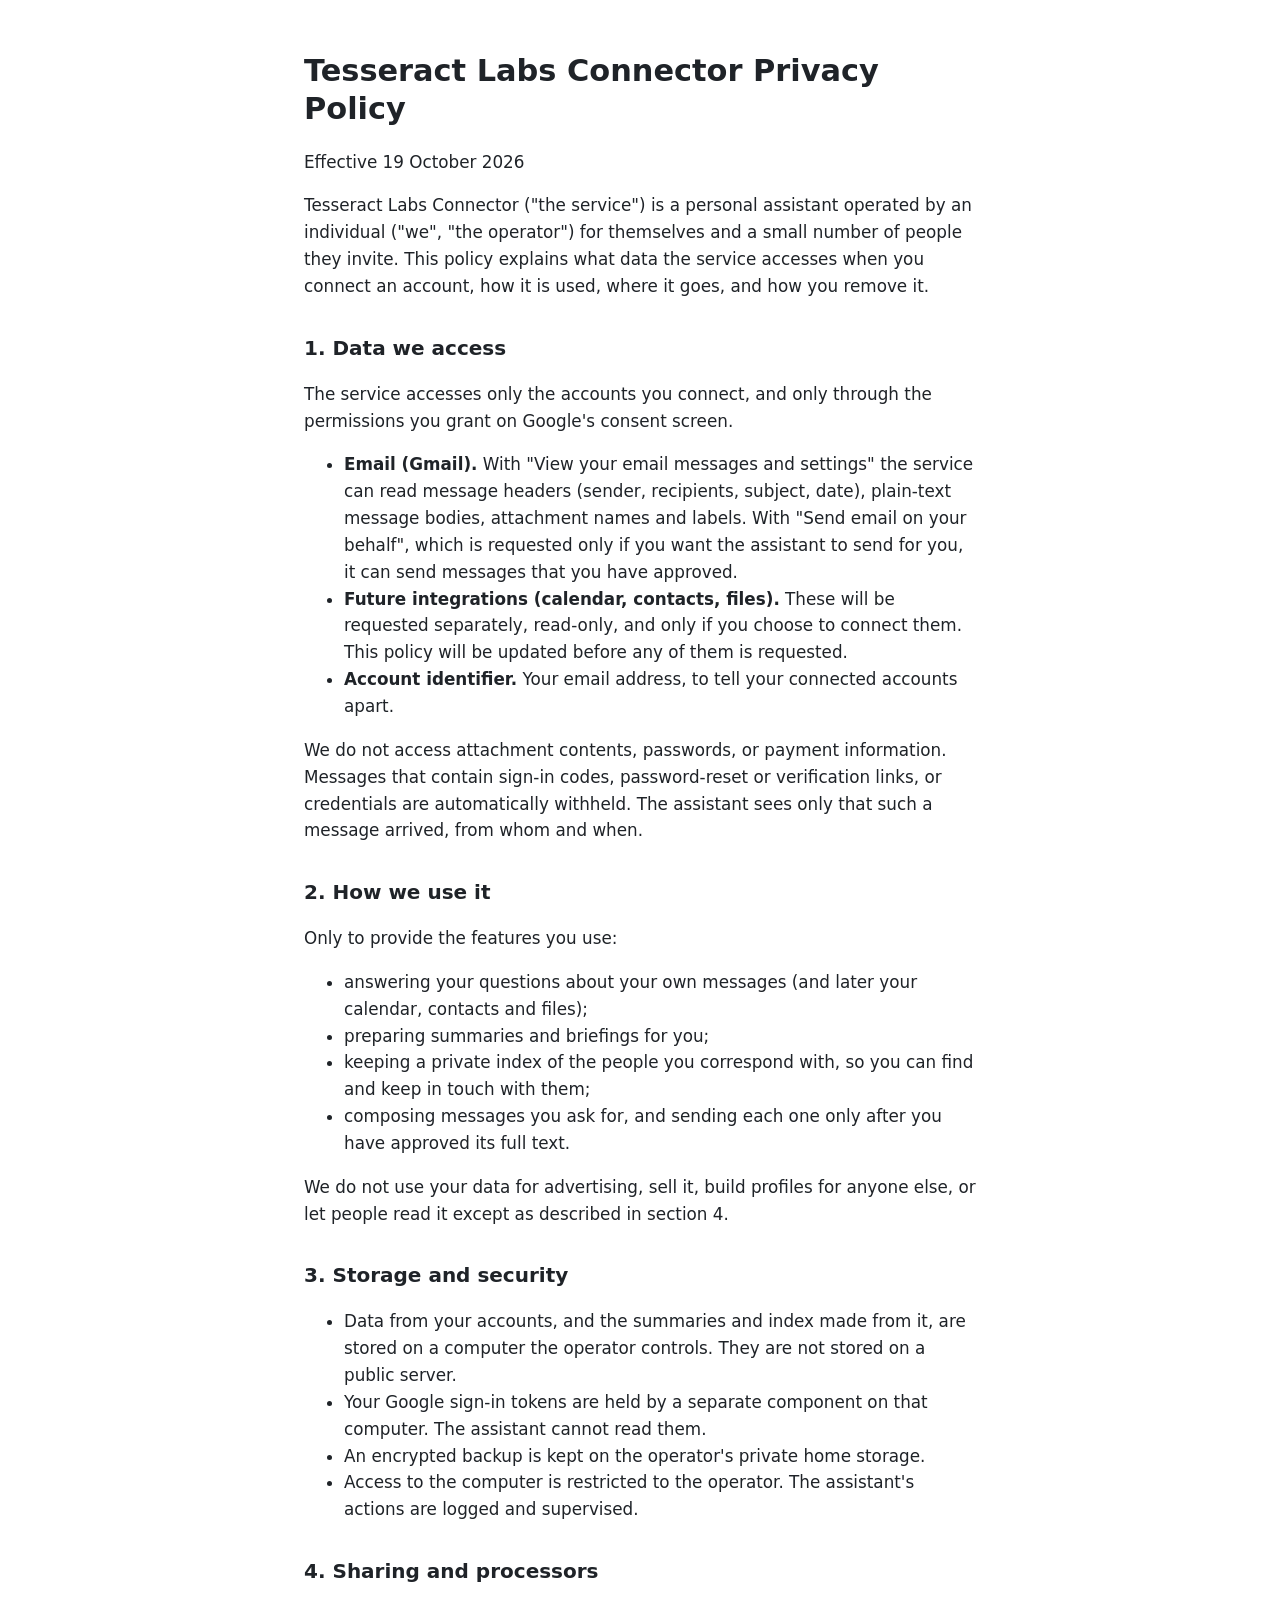
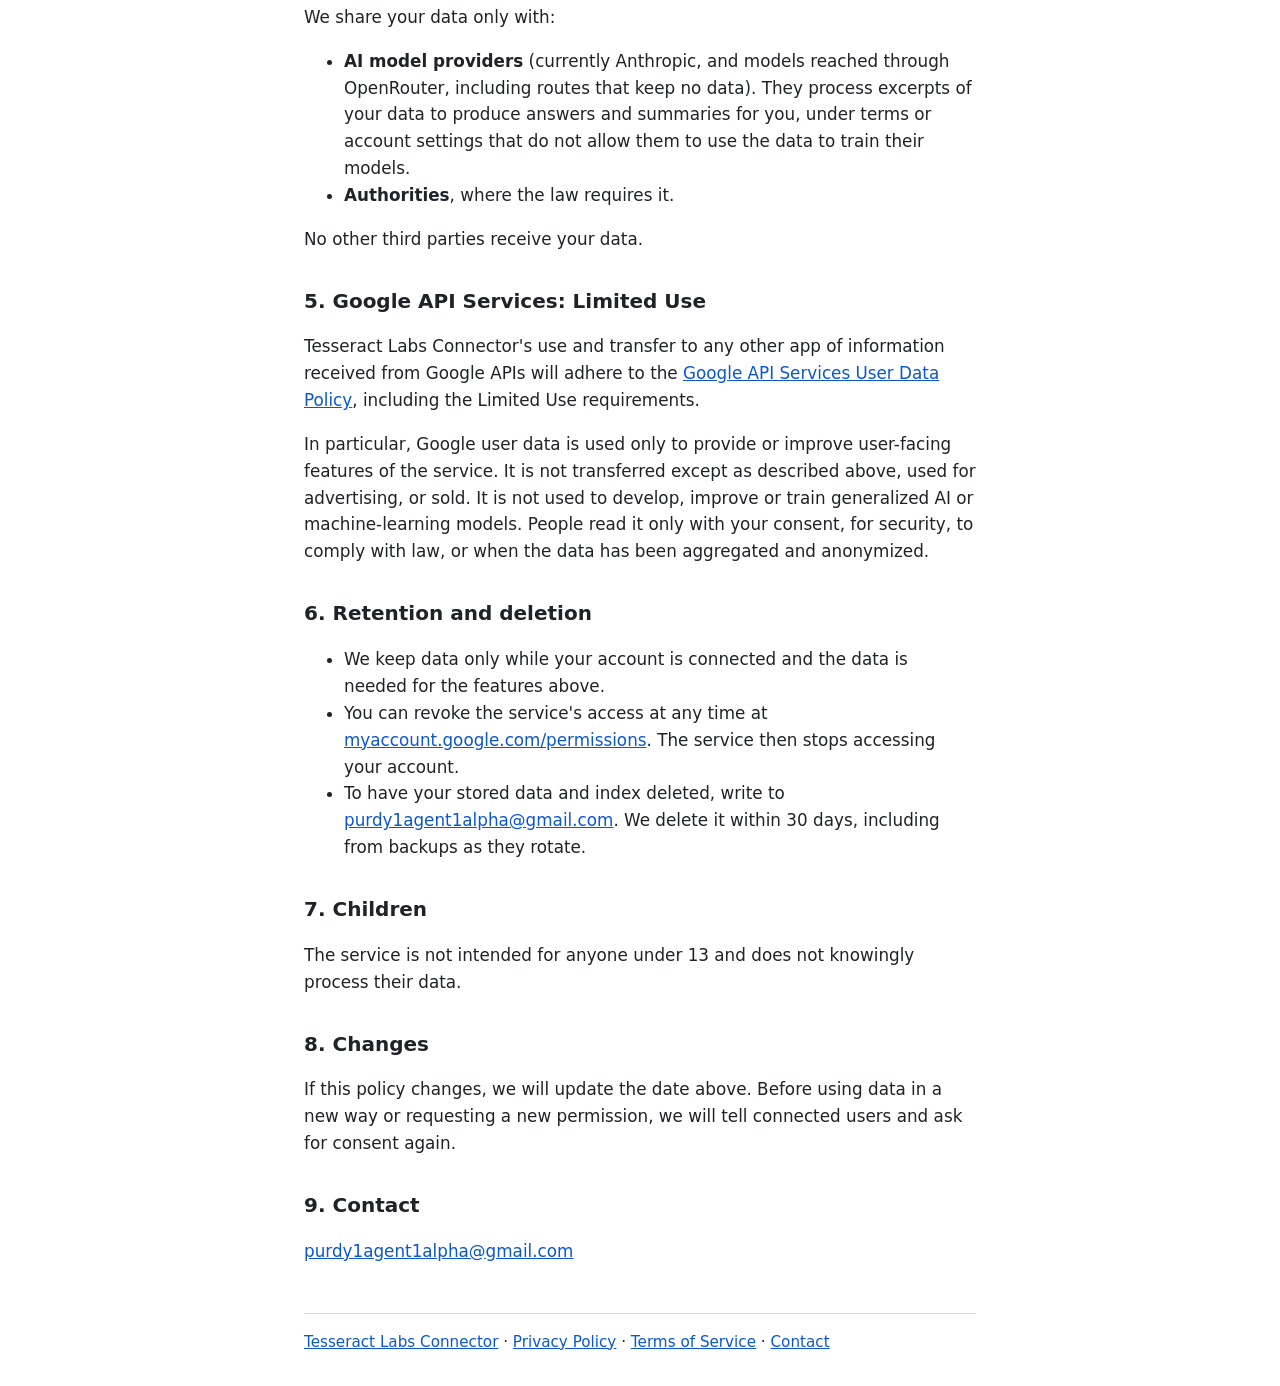
==== privacy.html @ a89986ef "Tesseract Labs Connector: homepage, privacy policy and terms" ====
<!doctype html>
<html lang="en">
<head>
<meta charset="utf-8">
<meta name="viewport" content="width=device-width, initial-scale=1">
<title>Privacy Policy · Tesseract Labs Connector</title>
<link rel="stylesheet" href="/style.css">
</head>
<body>
<main>
<h1>Tesseract Labs Connector Privacy Policy</h1>

<p>Effective 19 October 2026</p>

<p>Tesseract Labs Connector ("the service") is a personal assistant operated by an individual
("we", "the operator") for themselves and a small number of people they invite. This policy
explains what data the service accesses when you connect an account, how it is used, where it
goes, and how you remove it.</p>

<h2>1. Data we access</h2>

<p>The service accesses only the accounts you connect, and only through the permissions you
grant on Google's consent screen.</p>
<ul>
<li><strong>Email (Gmail).</strong> With "View your email messages and settings" the service can
read message headers (sender, recipients, subject, date), plain-text message bodies, attachment
names and labels. With "Send email on your behalf", which is requested only if you want the
assistant to send for you, it can send messages that you have approved.</li>
<li><strong>Future integrations (calendar, contacts, files).</strong> These will be requested
separately, read-only, and only if you choose to connect them. This policy will be updated before
any of them is requested.</li>
<li><strong>Account identifier.</strong> Your email address, to tell your connected accounts
apart.</li>
</ul>

<p>We do not access attachment contents, passwords, or payment information. Messages that contain
sign-in codes, password-reset or verification links, or credentials are automatically withheld.
The assistant sees only that such a message arrived, from whom and when.</p>

<h2>2. How we use it</h2>

<p>Only to provide the features you use:</p>
<ul>
<li>answering your questions about your own messages (and later your calendar, contacts and
files);</li>
<li>preparing summaries and briefings for you;</li>
<li>keeping a private index of the people you correspond with, so you can find and keep in touch
with them;</li>
<li>composing messages you ask for, and sending each one only after you have approved its full
text.</li>
</ul>

<p>We do not use your data for advertising, sell it, build profiles for anyone else, or let
people read it except as described in section 4.</p>

<h2>3. Storage and security</h2>
<ul>
<li>Data from your accounts, and the summaries and index made from it, are stored on a computer
the operator controls. They are not stored on a public server.</li>
<li>Your Google sign-in tokens are held by a separate component on that computer. The assistant
cannot read them.</li>
<li>An encrypted backup is kept on the operator's private home storage.</li>
<li>Access to the computer is restricted to the operator. The assistant's actions are logged and
supervised.</li>
</ul>

<h2>4. Sharing and processors</h2>

<p>We share your data only with:</p>
<ul>
<li><strong>AI model providers</strong> (currently Anthropic, and models reached through
OpenRouter, including routes that keep no data). They process excerpts of your data to produce
answers and summaries for you, under terms or account settings that do not allow them to use the
data to train their models.</li>
<li><strong>Authorities</strong>, where the law requires it.</li>
</ul>

<p>No other third parties receive your data.</p>

<h2>5. Google API Services: Limited Use</h2>

<p>Tesseract Labs Connector's use and transfer to any other app of information received from
Google APIs will adhere to the
<a href="https://developers.google.com/terms/api-services-user-data-policy">Google API Services User Data Policy</a>,
including the Limited Use requirements.</p>

<p>In particular, Google user data is used only to provide or improve user-facing features of the
service. It is not transferred except as described above, used for advertising, or sold. It is not
used to develop, improve or train generalized AI or machine-learning models. People read it only
with your consent, for security, to comply with law, or when the data has been aggregated and
anonymized.</p>

<h2>6. Retention and deletion</h2>
<ul>
<li>We keep data only while your account is connected and the data is needed for the features
above.</li>
<li>You can revoke the service's access at any time at
<a href="https://myaccount.google.com/permissions">myaccount.google.com/permissions</a>. The
service then stops accessing your account.</li>
<li>To have your stored data and index deleted, write to
<a href="mailto:purdy1agent1alpha@gmail.com">purdy1agent1alpha@gmail.com</a>. We delete it within
30 days, including from backups as they rotate.</li>
</ul>

<h2>7. Children</h2>

<p>The service is not intended for anyone under 13 and does not knowingly process their data.</p>

<h2>8. Changes</h2>

<p>If this policy changes, we will update the date above. Before using data in a new way or
requesting a new permission, we will tell connected users and ask for consent again.</p>

<h2>9. Contact</h2>

<p><a href="mailto:purdy1agent1alpha@gmail.com">purdy1agent1alpha@gmail.com</a></p>
</main>
<footer>
<a href="/">Tesseract Labs Connector</a> · <a href="/privacy">Privacy Policy</a> ·
<a href="/terms">Terms of Service</a> · <a href="mailto:purdy1agent1alpha@gmail.com">Contact</a>
</footer>
</body>
</html>
---- style.css ----
body {
  max-width: 42rem;
  margin: 0 auto;
  padding: 2rem 1.25rem;
  font: 1.05rem/1.6 system-ui, -apple-system, "Segoe UI", sans-serif;
  color: #1f2328;
  background: #fff;
}
h1 { font-size: 1.9rem; line-height: 1.25; }
h2 { font-size: 1.25rem; margin-top: 2rem; }
a { color: #0b57d0; }
footer {
  margin-top: 3rem;
  padding-top: 1rem;
  border-top: 1px solid #d0d7de;
  font-size: 0.95rem;
}
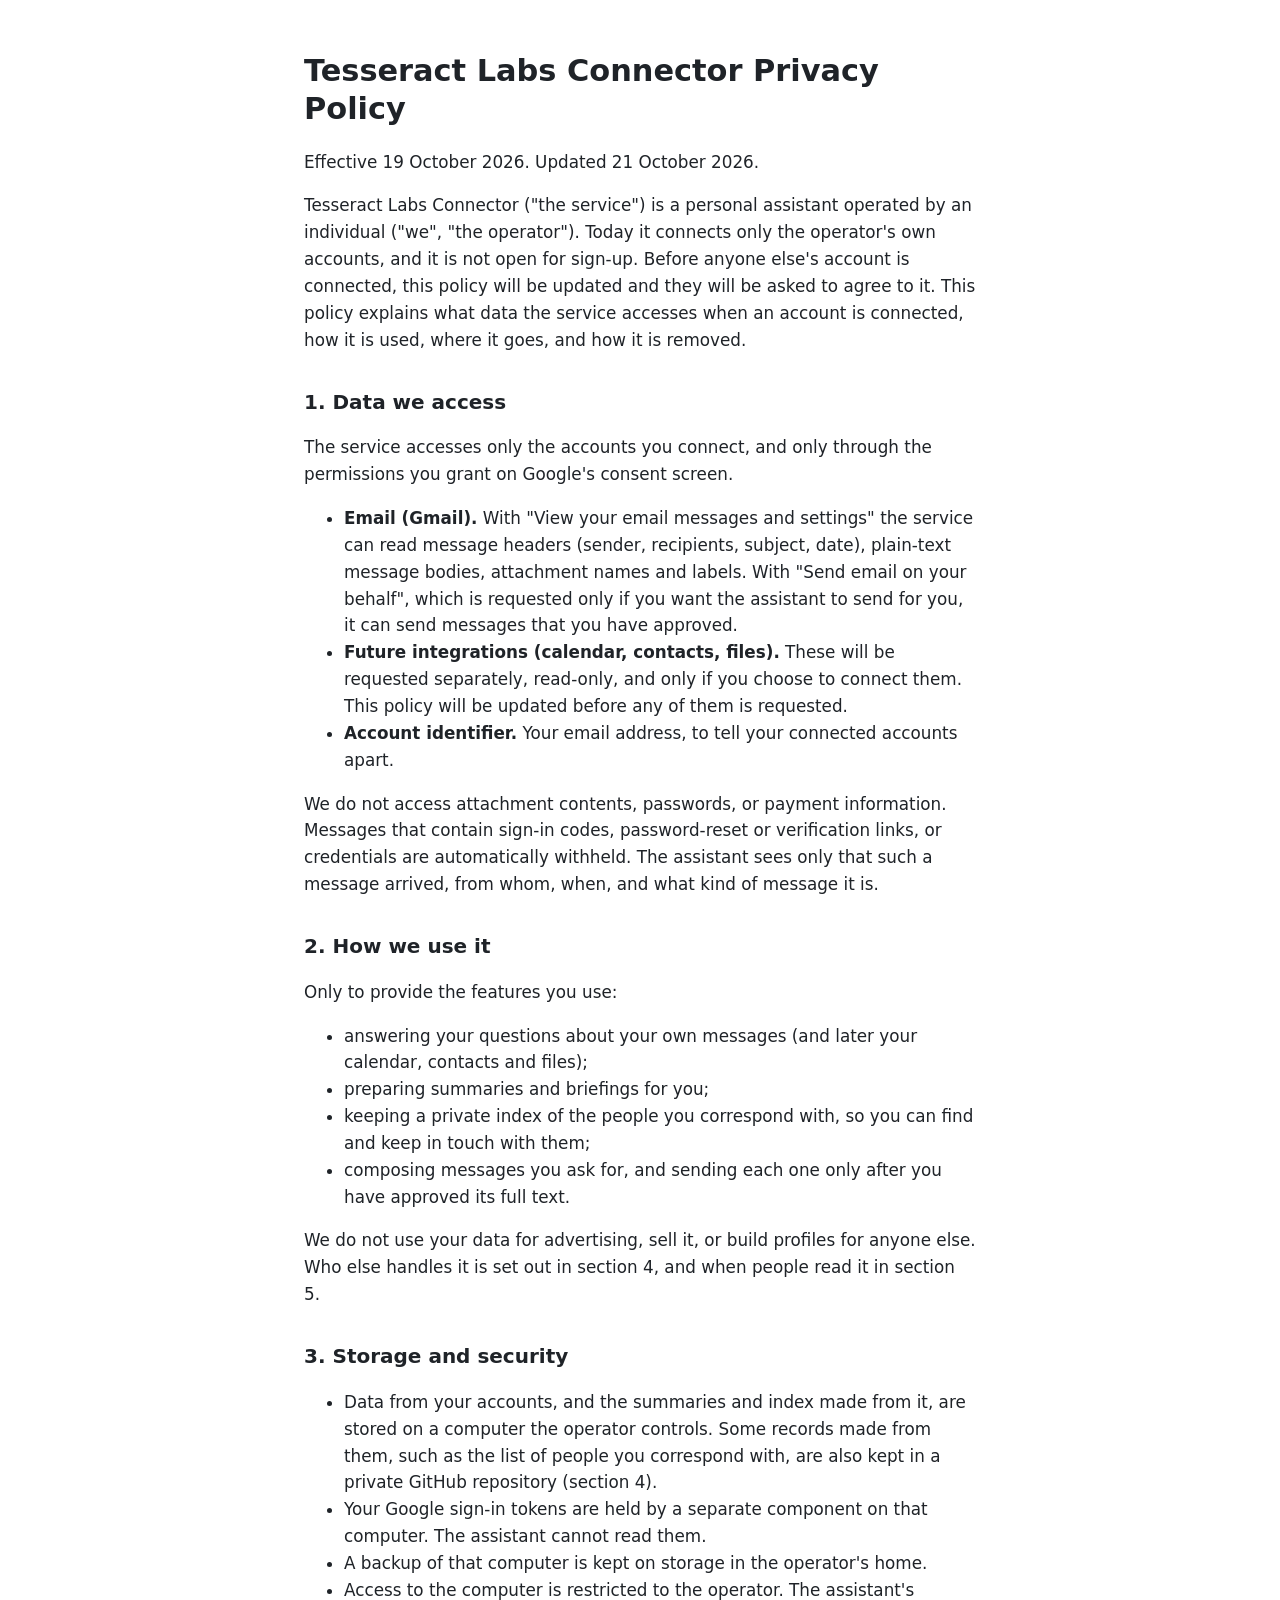
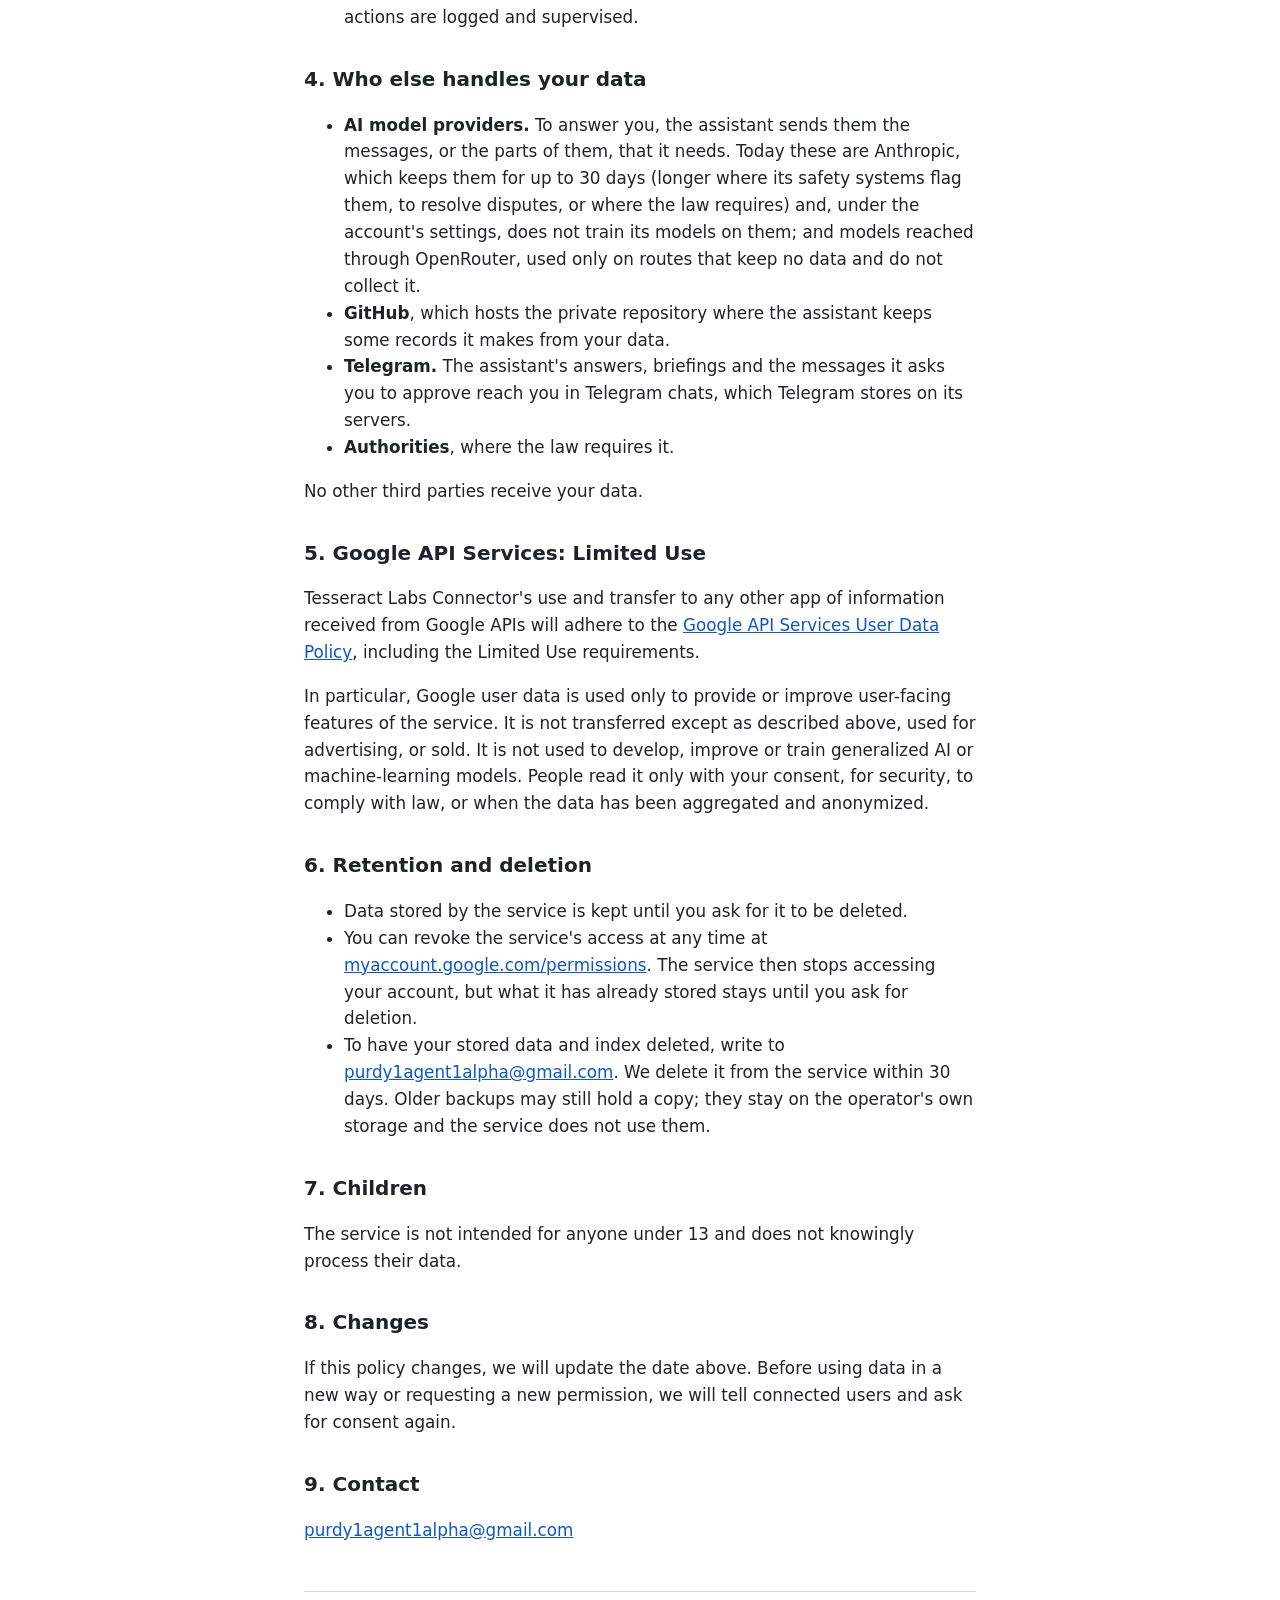
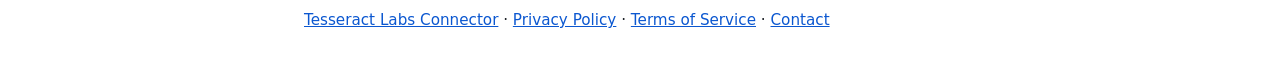
==== commit 49d44688: "T-163: correct the privacy policy, terms and homepage where the quality pass found them untrue The o" ====
--- a/privacy.html
+++ b/privacy.html
@@ -10,12 +10,13 @@
 <main>
 <h1>Tesseract Labs Connector Privacy Policy</h1>
 
-<p>Effective 19 October 2026</p>
+<p>Effective 19 October 2026. Updated 21 October 2026.</p>
 
 <p>Tesseract Labs Connector ("the service") is a personal assistant operated by an individual
-("we", "the operator") for themselves and a small number of people they invite. This policy
-explains what data the service accesses when you connect an account, how it is used, where it
-goes, and how you remove it.</p>
+("we", "the operator"). Today it connects only the operator's own accounts, and it is not open
+for sign-up. Before anyone else's account is connected, this policy will be updated and they will
+be asked to agree to it. This policy explains what data the service accesses when an account is connected, how
+it is used, where it goes, and how it is removed.</p>
 
 <h2>1. Data we access</h2>
 
@@ -35,7 +36,8 @@
 
 <p>We do not access attachment contents, passwords, or payment information. Messages that contain
 sign-in codes, password-reset or verification links, or credentials are automatically withheld.
-The assistant sees only that such a message arrived, from whom and when.</p>
+The assistant sees only that such a message arrived, from whom, when, and what kind of message it
+is.</p>
 
 <h2>2. How we use it</h2>
 
@@ -50,28 +52,32 @@
 text.</li>
 </ul>
 
-<p>We do not use your data for advertising, sell it, build profiles for anyone else, or let
-people read it except as described in section 4.</p>
+<p>We do not use your data for advertising, sell it, or build profiles for anyone else. Who else
+handles it is set out in section 4, and when people read it in section 5.</p>
 
 <h2>3. Storage and security</h2>
 <ul>
 <li>Data from your accounts, and the summaries and index made from it, are stored on a computer
-the operator controls. They are not stored on a public server.</li>
+the operator controls. Some records made from them, such as the list of people you correspond
+with, are also kept in a private GitHub repository (section 4).</li>
 <li>Your Google sign-in tokens are held by a separate component on that computer. The assistant
 cannot read them.</li>
-<li>An encrypted backup is kept on the operator's private home storage.</li>
+<li>A backup of that computer is kept on storage in the operator's home.</li>
 <li>Access to the computer is restricted to the operator. The assistant's actions are logged and
 supervised.</li>
 </ul>
 
-<h2>4. Sharing and processors</h2>
-
-<p>We share your data only with:</p>
+<h2>4. Who else handles your data</h2>
 <ul>
-<li><strong>AI model providers</strong> (currently Anthropic, and models reached through
-OpenRouter, including routes that keep no data). They process excerpts of your data to produce
-answers and summaries for you, under terms or account settings that do not allow them to use the
-data to train their models.</li>
+<li><strong>AI model providers.</strong> To answer you, the assistant sends them the messages, or
+the parts of them, that it needs. Today these are Anthropic, which keeps them for up to 30 days
+(longer where its safety systems flag them, to resolve disputes, or where the law requires) and,
+under the account's settings, does not train its models on them; and models reached through
+OpenRouter, used only on routes that keep no data and do not collect it.</li>
+<li><strong>GitHub</strong>, which hosts the private repository where the assistant keeps some
+records it makes from your data.</li>
+<li><strong>Telegram.</strong> The assistant's answers, briefings and the messages it asks you to
+approve reach you in Telegram chats, which Telegram stores on its servers.</li>
 <li><strong>Authorities</strong>, where the law requires it.</li>
 </ul>
 
@@ -92,14 +98,15 @@
 
 <h2>6. Retention and deletion</h2>
 <ul>
-<li>We keep data only while your account is connected and the data is needed for the features
-above.</li>
+<li>Data stored by the service is kept until you ask for it to be deleted.</li>
 <li>You can revoke the service's access at any time at
 <a href="https://myaccount.google.com/permissions">myaccount.google.com/permissions</a>. The
-service then stops accessing your account.</li>
+service then stops accessing your account, but what it has already stored stays until you ask for
+deletion.</li>
 <li>To have your stored data and index deleted, write to
-<a href="mailto:purdy1agent1alpha@gmail.com">purdy1agent1alpha@gmail.com</a>. We delete it within
-30 days, including from backups as they rotate.</li>
+<a href="mailto:purdy1agent1alpha@gmail.com">purdy1agent1alpha@gmail.com</a>. We delete it from the
+service within 30 days. Older backups may still hold a copy; they stay on the operator's own
+storage and the service does not use them.</li>
 </ul>
 
 <h2>7. Children</h2>
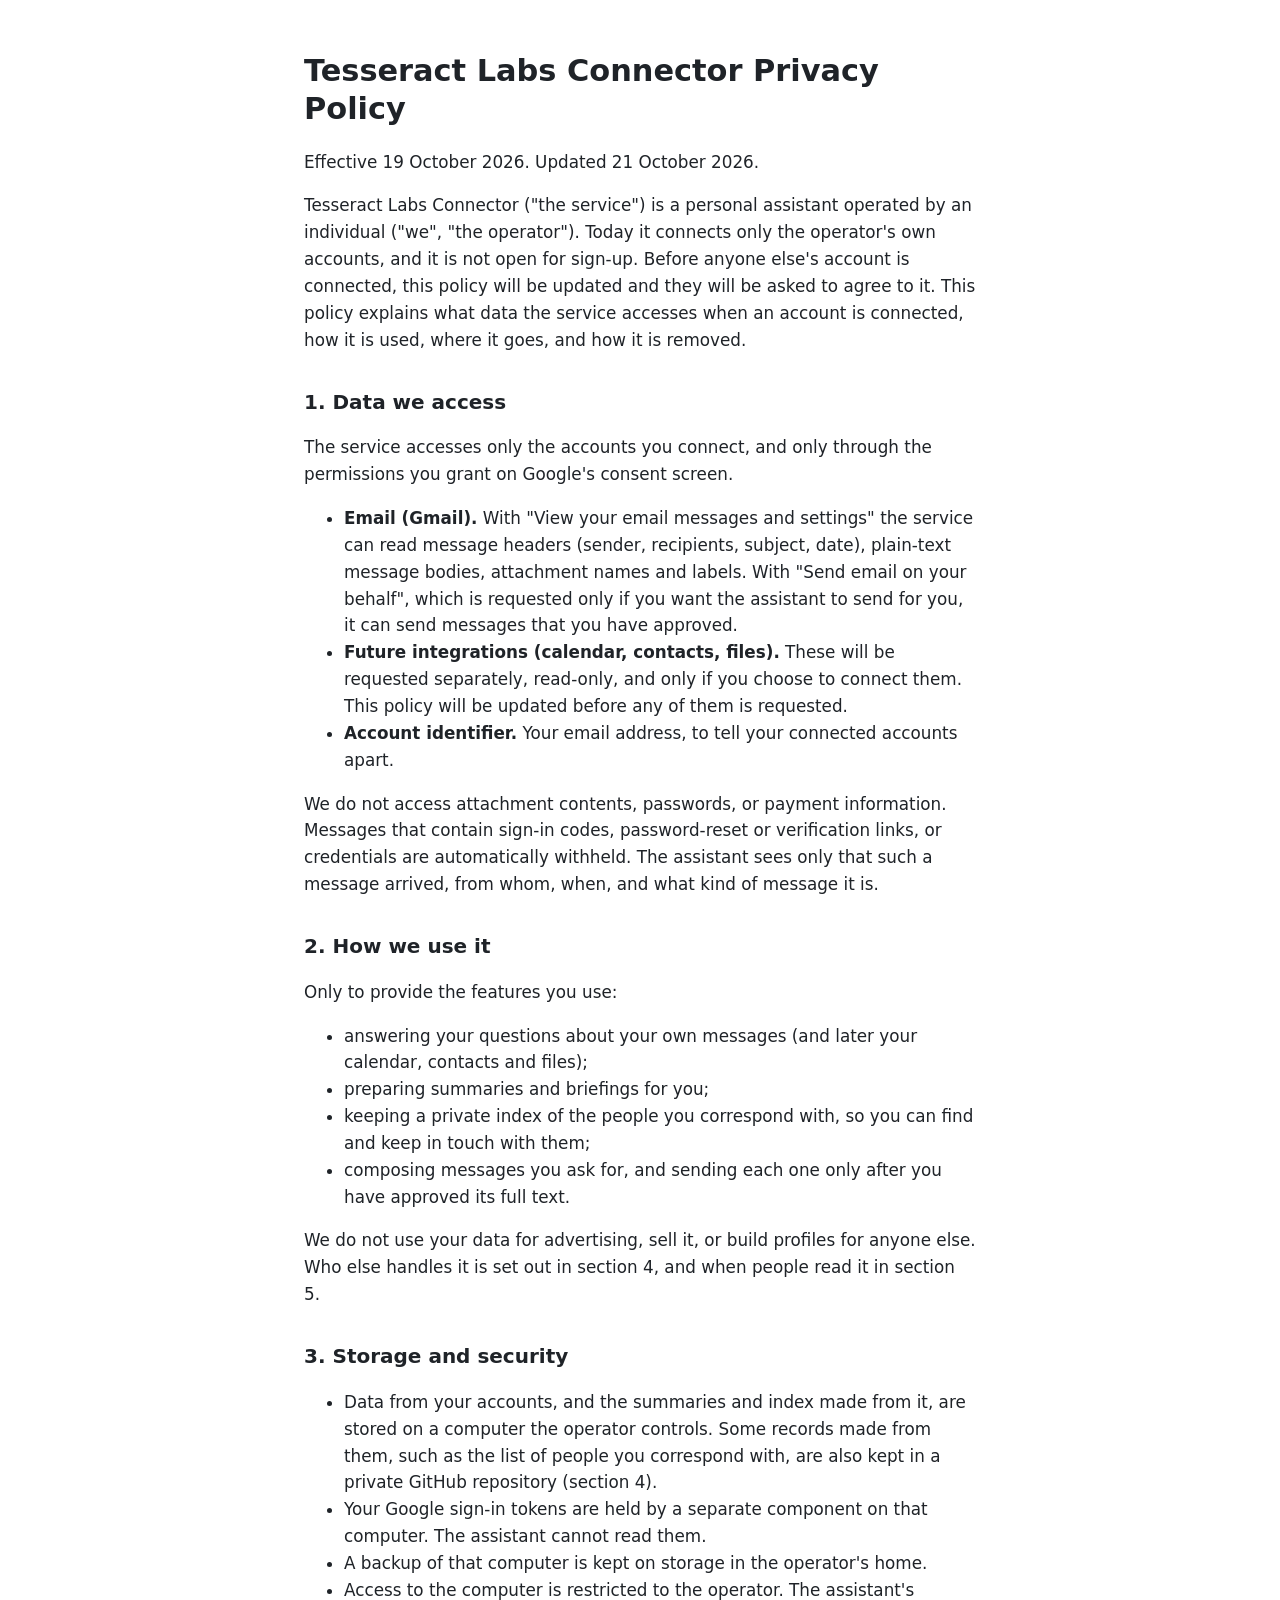
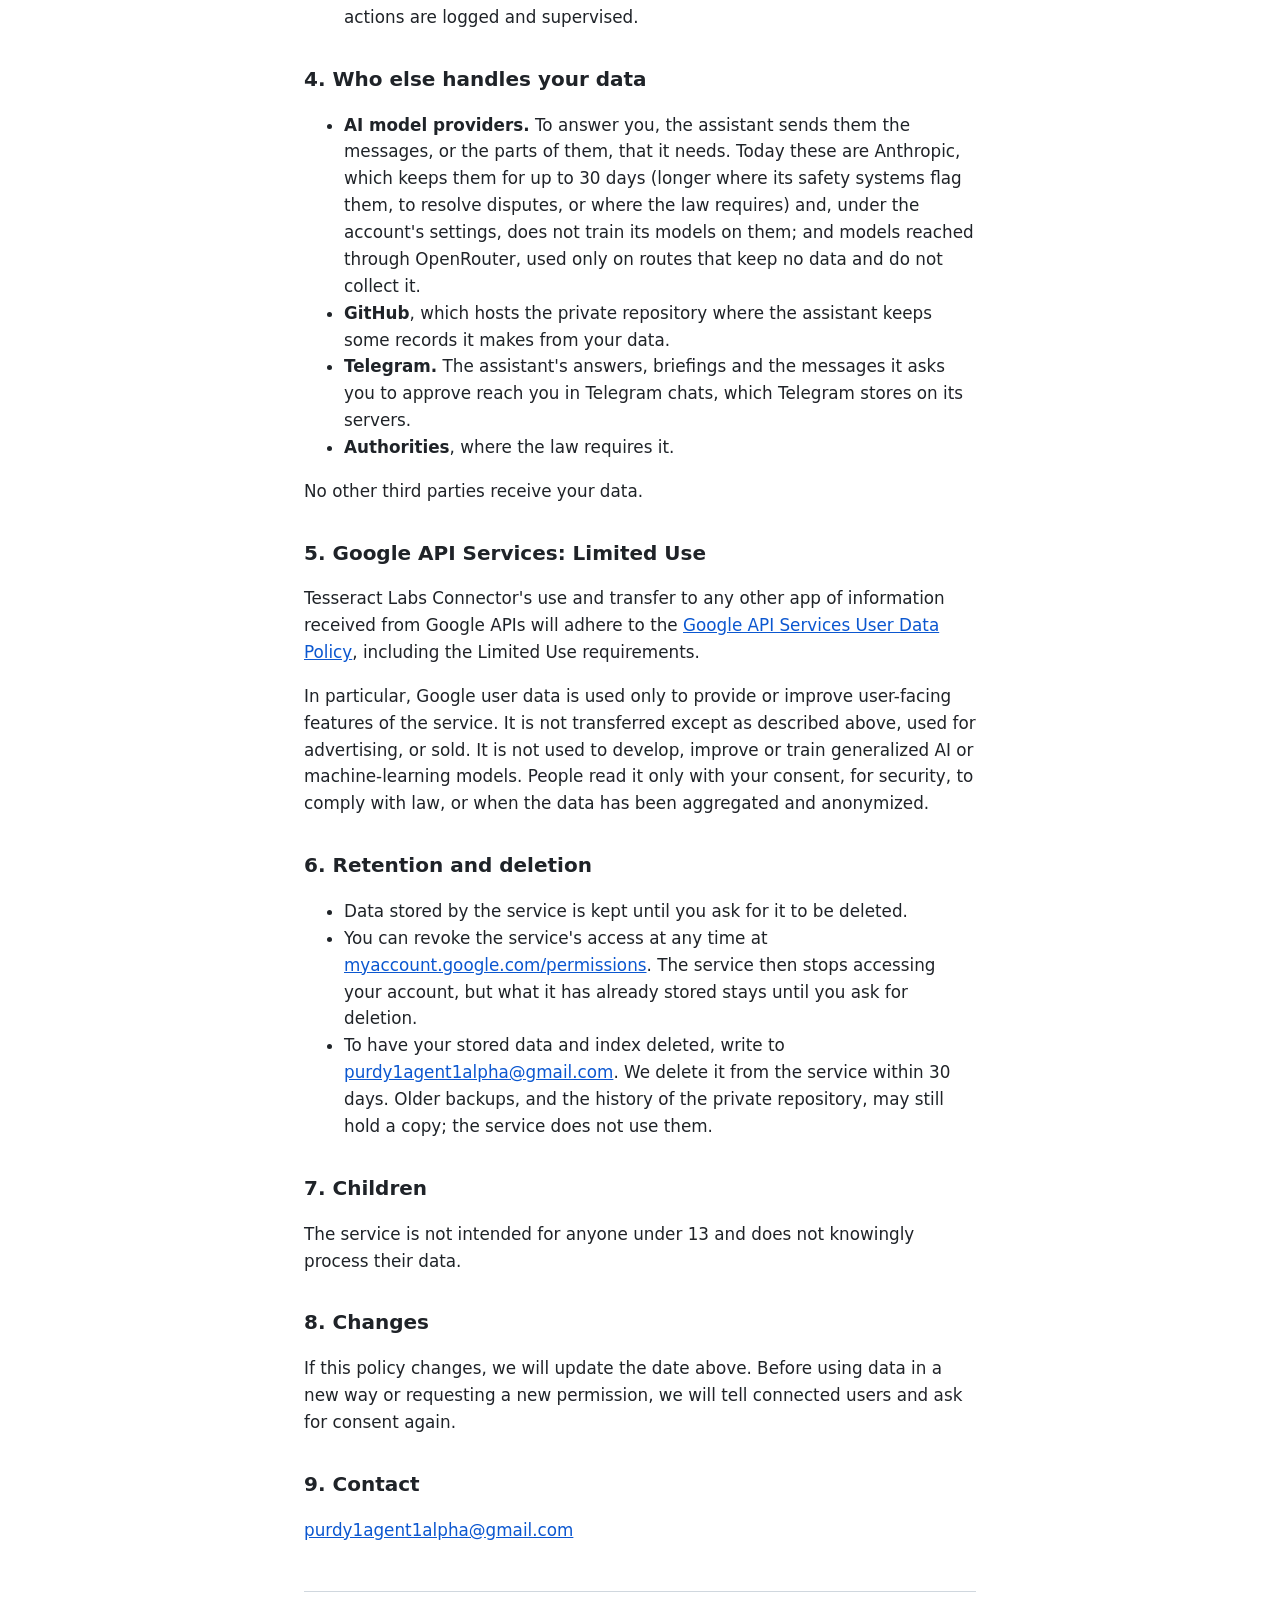
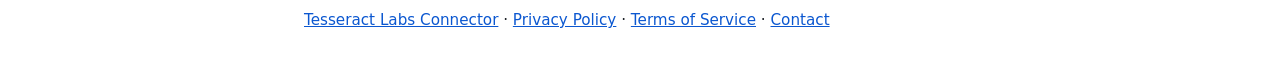
==== commit c7c49b50: "T-163: after the pass: clearer pronoun on the homepage; deletion excepts the repository history and " ====
--- a/privacy.html
+++ b/privacy.html
@@ -105,8 +105,8 @@
 deletion.</li>
 <li>To have your stored data and index deleted, write to
 <a href="mailto:purdy1agent1alpha@gmail.com">purdy1agent1alpha@gmail.com</a>. We delete it from the
-service within 30 days. Older backups may still hold a copy; they stay on the operator's own
-storage and the service does not use them.</li>
+service within 30 days. Older backups, and the history of the private repository, may still hold
+a copy; the service does not use them.</li>
 </ul>
 
 <h2>7. Children</h2>
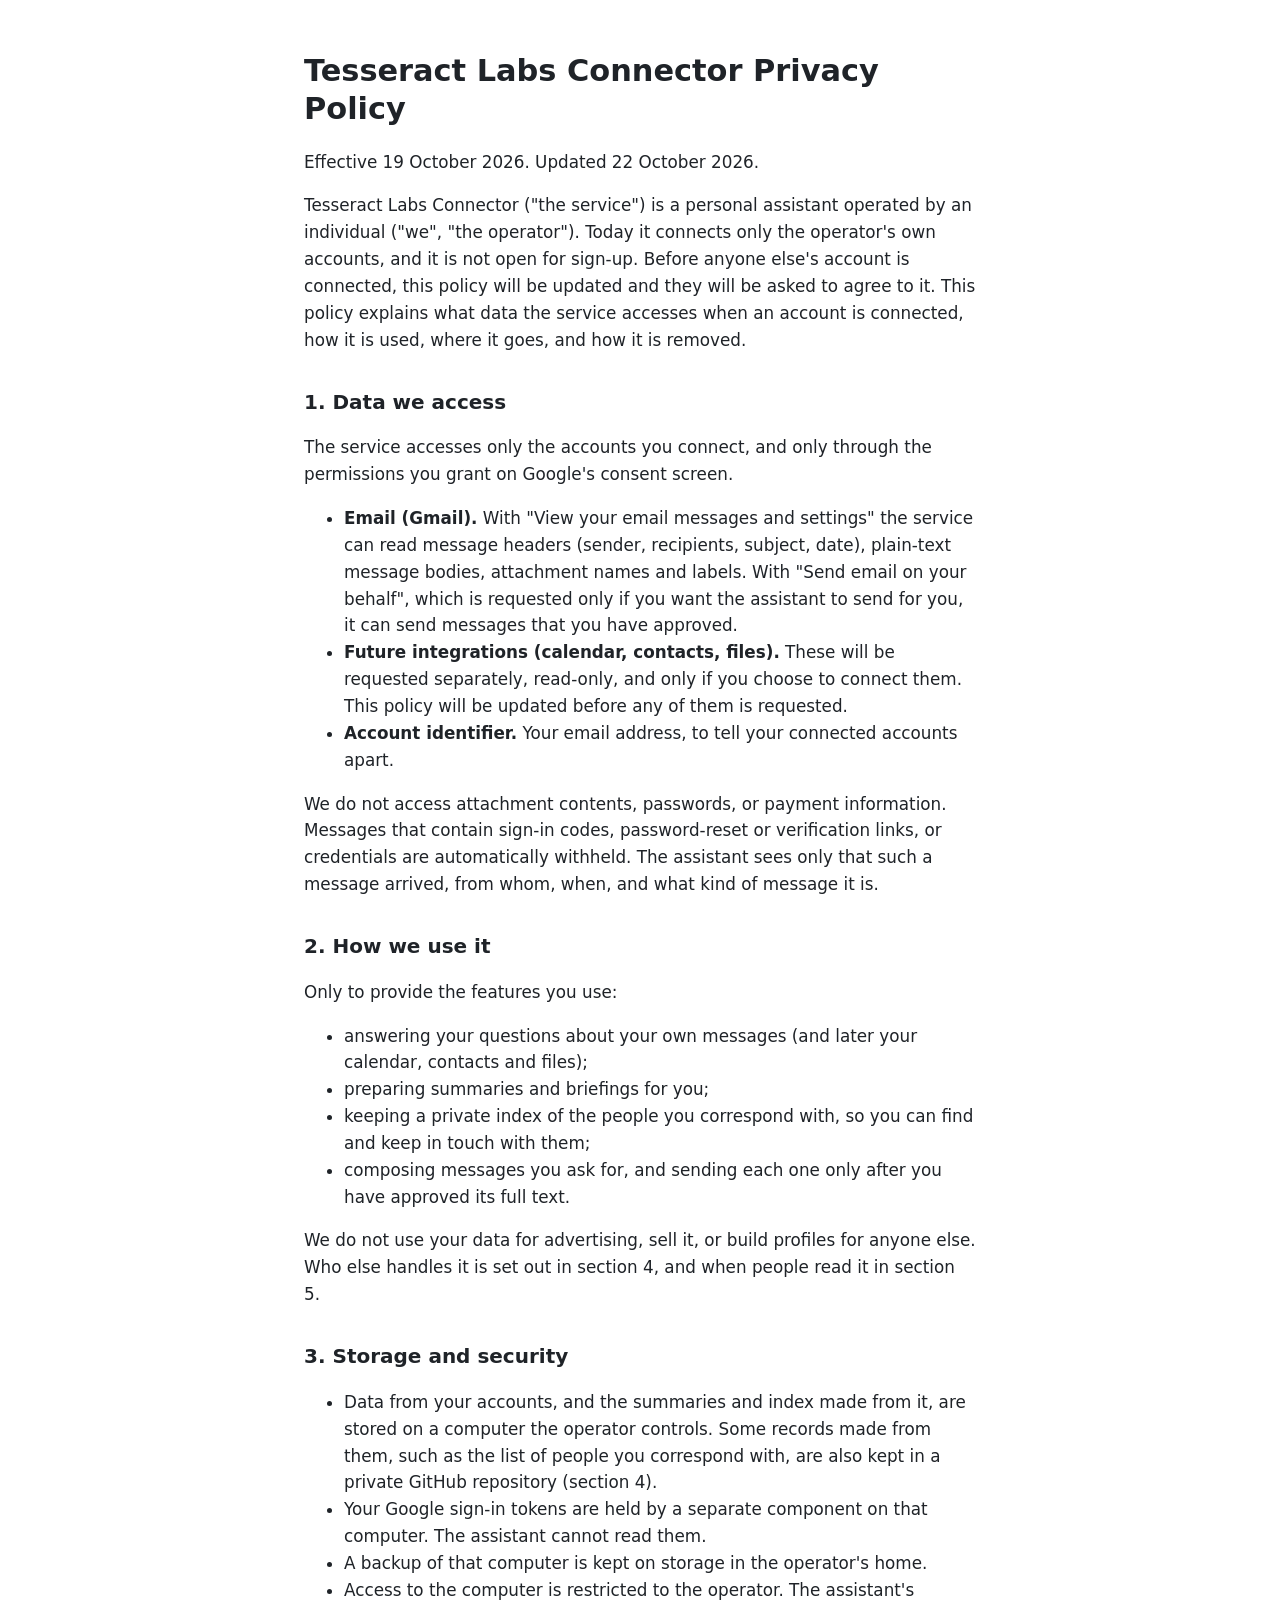
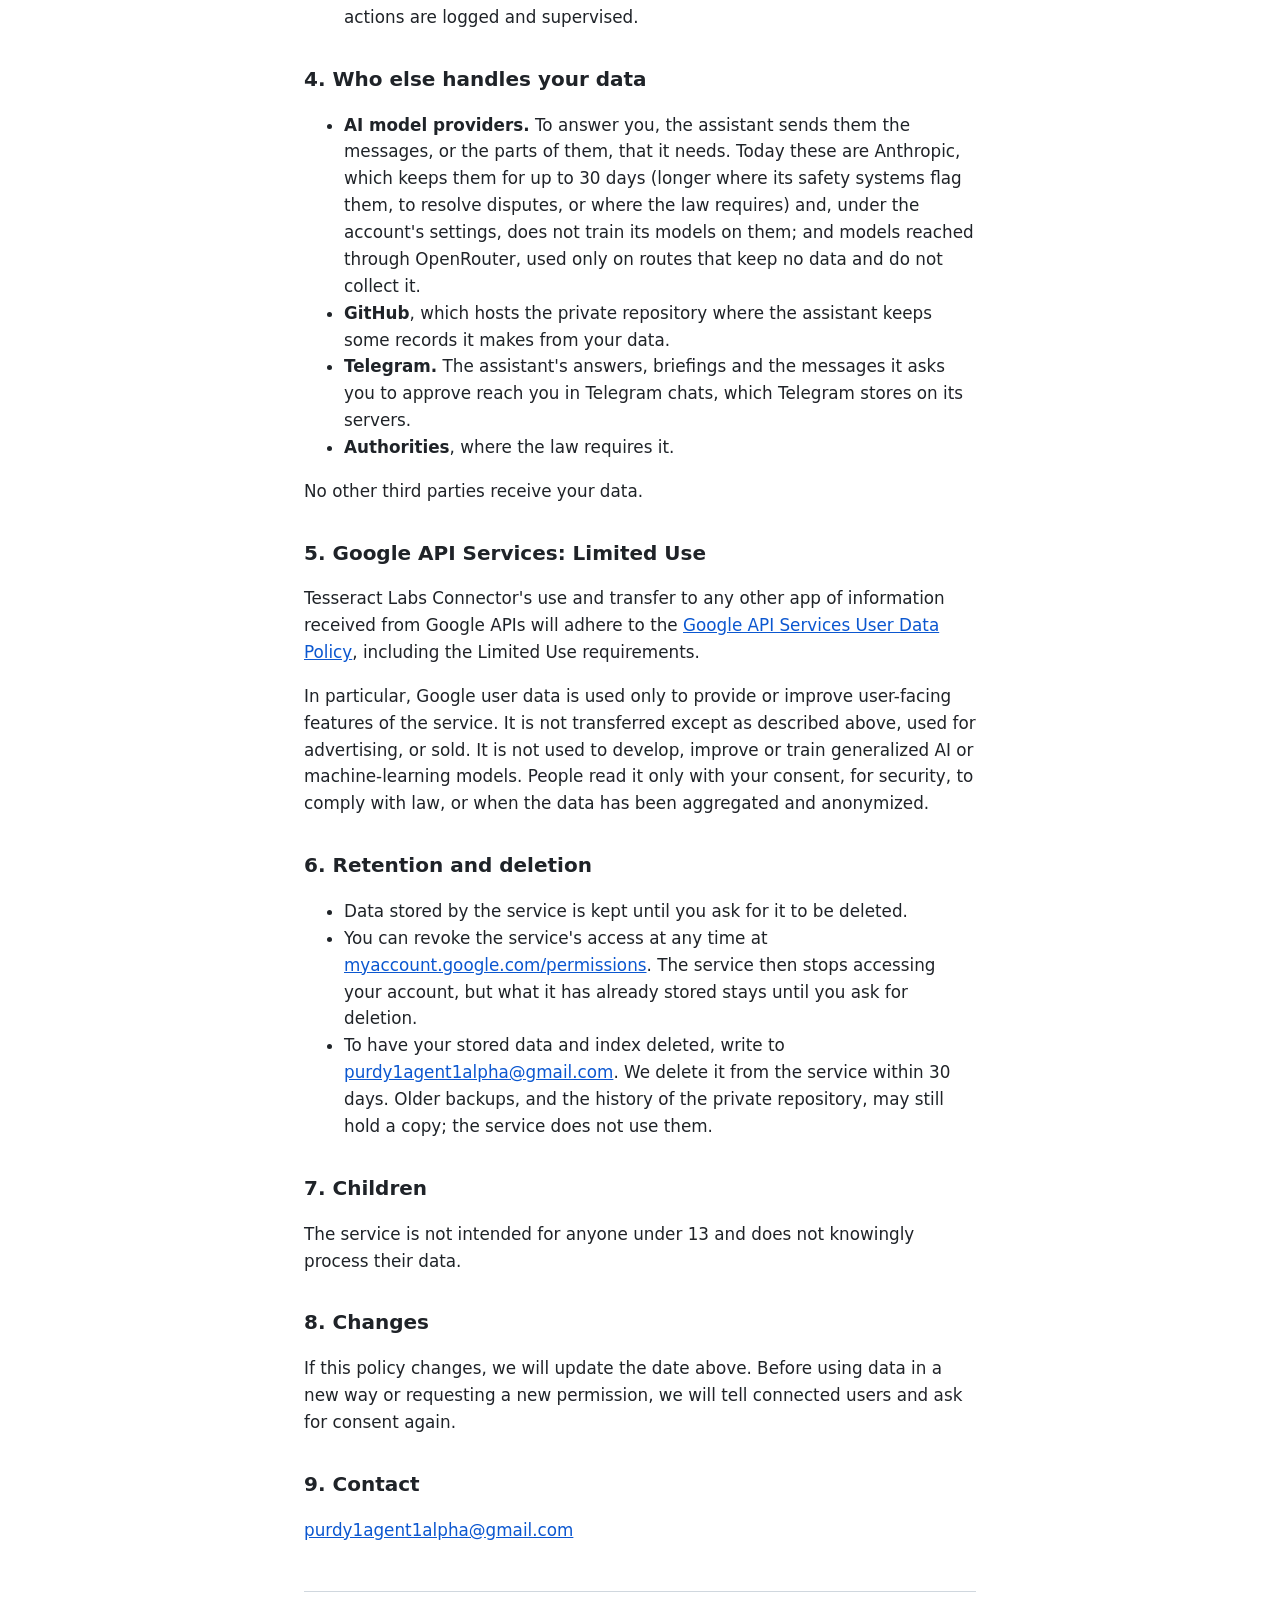
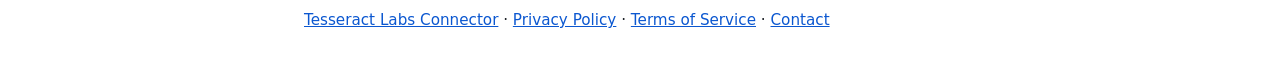
==== commit 23c0ad3c: "T-163: set the Updated date to 22 October 2026 Co-Authored-By: Claude Opus 5.5 <noreply@anthropic.co" ====
--- a/privacy.html
+++ b/privacy.html
@@ -10,7 +10,7 @@
 <main>
 <h1>Tesseract Labs Connector Privacy Policy</h1>
 
-<p>Effective 19 October 2026. Updated 21 October 2026.</p>
+<p>Effective 19 October 2026. Updated 22 October 2026.</p>
 
 <p>Tesseract Labs Connector ("the service") is a personal assistant operated by an individual
 ("we", "the operator"). Today it connects only the operator's own accounts, and it is not open
